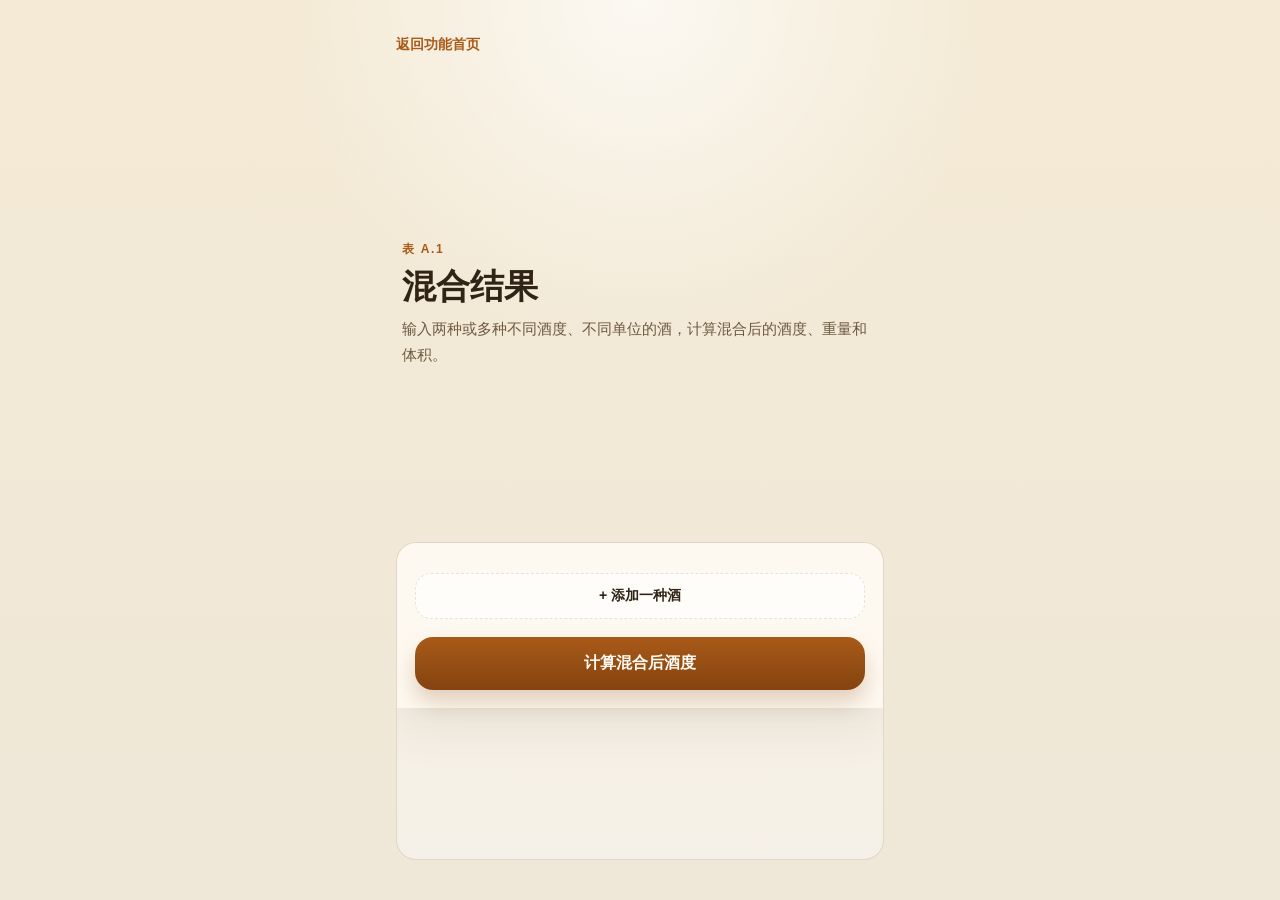
==== blend.html @ 200aad86 "refactor: split tools into separate pages" ====
<!DOCTYPE html>
<html lang="zh-CN">
<head>
    <meta charset="UTF-8">
    <meta name="viewport" content="width=device-width, initial-scale=1.0, viewport-fit=cover">
    <title>混合结果</title>
    <link rel="stylesheet" href="style.css?v=20260329-8">
</head>
<body>
    <main class="shell">
        <a class="back-link" href="./index.html?v=20260329-8">返回功能首页</a>
        <section class="hero">
            <p class="eyebrow">表 A.1</p>
            <h1>混合结果</h1>
            <p class="intro">输入两种或多种不同酒度、不同单位的酒，计算混合后的酒度、重量和体积。</p>
        </section>

        <section class="tool-panel">
            <div class="calculator-card">
                <div id="blend-items"></div>
                <button class="ghost-button" type="button" onclick="addBlendItem()">+ 添加一种酒</button>
                <button class="btn-primary" type="button" onclick="runBlendCalculator()">计算混合后酒度</button>
                <div class="result-card" id="blend-result"></div>
            </div>
        </section>
    </main>

    <script src="data.js?v=20260329-8"></script>
    <script src="calculator.js?v=20260329-8"></script>
    <script src="blend.js?v=20260329-8"></script>
</body>
</html>
---- style.css ----
:root {
    --bg-top: #f4ead5;
    --bg-bottom: #efe7d8;
    --card: rgba(255, 250, 242, 0.88);
    --ink: #2f2416;
    --muted: #6e5a40;
    --line: rgba(86, 64, 31, 0.14);
    --accent: #a95a18;
    --accent-dark: #84430f;
    --success-bg: #f2f7ec;
    --success-line: #b9cf98;
    --error-bg: #fbf1ee;
    --error-line: #e3b4a5;
}

* {
    box-sizing: border-box;
    margin: 0;
    padding: 0;
}

body {
    min-height: 100vh;
    font-family: "Avenir Next", "PingFang SC", "Hiragino Sans GB", "Microsoft YaHei", sans-serif;
    color: var(--ink);
    background:
        radial-gradient(circle at top, rgba(255, 255, 255, 0.7), transparent 32%),
        linear-gradient(180deg, var(--bg-top), var(--bg-bottom));
}

.shell {
    width: min(100%, 520px);
    margin: 0 auto;
    min-height: 100vh;
    padding: 20px 16px 28px;
    display: grid;
    gap: 18px;
}

.back-link {
    color: var(--accent);
    text-decoration: none;
    font-size: 14px;
    font-weight: 700;
}

.nav-grid {
    display: grid;
    gap: 12px;
}

.nav-card {
    display: block;
    text-decoration: none;
    color: var(--ink);
    background: var(--card);
    border: 1px solid var(--line);
    border-radius: 22px;
    padding: 18px;
    box-shadow: 0 16px 32px rgba(80, 54, 21, 0.08);
}

.nav-card h2 {
    font-size: 20px;
    margin-bottom: 8px;
}

.nav-card p {
    color: var(--muted);
    font-size: 14px;
    line-height: 1.6;
}

.tool-panel {
    display: block;
    border: 1px solid var(--line);
    border-radius: 20px;
    background: rgba(255, 255, 255, 0.38);
    overflow: hidden;
}

.tool-panel + .tool-panel {
    margin-top: 10px;
}

.panel-summary {
    list-style: none;
    cursor: pointer;
    padding: 16px 18px;
    font-size: 18px;
    font-weight: 800;
    background: rgba(255, 255, 255, 0.55);
}

.panel-summary::-webkit-details-marker {
    display: none;
}

.panel-summary::after {
    content: "+";
    float: right;
    color: var(--accent);
}

.tool-panel[open] .panel-summary::after {
    content: "-";
}

.hero {
    padding: 18px 6px 6px;
}

.eyebrow {
    color: var(--accent);
    font-size: 12px;
    font-weight: 700;
    letter-spacing: 0.14em;
    text-transform: uppercase;
}

.hero h1 {
    margin-top: 10px;
    font-size: 34px;
    line-height: 1.08;
}

.intro {
    margin-top: 12px;
    color: var(--muted);
    font-size: 15px;
    line-height: 1.7;
}

.range {
    margin-top: 10px;
    color: var(--muted);
    font-size: 13px;
}

.calculator-card {
    background: var(--card);
    border: 0;
    border-radius: 0;
    padding: 18px;
    box-shadow: 0 20px 45px rgba(80, 54, 21, 0.08);
    backdrop-filter: blur(16px);
}

.grid-two {
    display: grid;
    gap: 14px;
}

.form-group + .form-group {
    margin-top: 14px;
}

.form-group label {
    display: block;
    margin-bottom: 8px;
    font-size: 14px;
    font-weight: 600;
}

.input-row {
    display: grid;
    grid-template-columns: 1fr auto;
    align-items: center;
    border: 1px solid var(--line);
    background: rgba(255, 255, 255, 0.85);
    border-radius: 18px;
    overflow: hidden;
}

.input-row input {
    width: 100%;
    border: 0;
    background: transparent;
    padding: 16px 18px;
    font-size: 22px;
    color: var(--ink);
    outline: none;
}

.input-row select {
    border: 0;
    background: transparent;
    padding: 16px 12px 16px 0;
    color: var(--muted);
    font-size: 14px;
    font-weight: 700;
    outline: none;
}

.input-row input::placeholder {
    color: rgba(110, 90, 64, 0.45);
}

.unit {
    padding: 0 16px;
    color: var(--muted);
    font-size: 14px;
    font-weight: 700;
}

.btn-primary {
    width: 100%;
    margin-top: 18px;
    border: 0;
    border-radius: 18px;
    padding: 16px;
    font-size: 16px;
    font-weight: 700;
    color: #fffaf2;
    background: linear-gradient(180deg, var(--accent), var(--accent-dark));
    box-shadow: 0 12px 22px rgba(132, 67, 15, 0.24);
    cursor: pointer;
}

.examples {
    display: flex;
    flex-wrap: wrap;
    gap: 8px;
    align-items: center;
    margin-top: 16px;
}

.examples span {
    color: var(--muted);
    font-size: 13px;
}

.examples button {
    border: 1px solid var(--line);
    background: rgba(255, 255, 255, 0.8);
    color: var(--ink);
    border-radius: 999px;
    padding: 8px 12px;
    cursor: pointer;
}

.ghost-button {
    width: 100%;
    margin-top: 12px;
    border: 1px dashed var(--line);
    background: rgba(255, 255, 255, 0.7);
    color: var(--ink);
    border-radius: 16px;
    padding: 13px;
    font-size: 14px;
    font-weight: 700;
    cursor: pointer;
}

.blend-item {
    padding: 14px;
    border-radius: 18px;
    background: rgba(255, 255, 255, 0.56);
    border: 1px solid var(--line);
}

.blend-item + .blend-item {
    margin-top: 12px;
}

.result-card {
    display: none;
    margin-top: 18px;
    padding: 16px;
    border-radius: 18px;
    border: 1px solid transparent;
}

.result-card.show {
    display: block;
}

.result-card.success {
    background: var(--success-bg);
    border-color: var(--success-line);
}

.result-card.error {
    background: var(--error-bg);
    border-color: var(--error-line);
}

.result-status {
    font-size: 13px;
    color: var(--muted);
}

.result-output {
    margin-top: 8px;
    font-size: 32px;
    font-weight: 800;
    line-height: 1.1;
}

.result-detail {
    margin-top: 8px;
    color: var(--muted);
    font-size: 14px;
    line-height: 1.65;
}

.result-basis {
    margin-top: 12px;
    padding-top: 12px;
    border-top: 1px solid var(--line);
    color: var(--muted);
    font-size: 13px;
    line-height: 1.7;
}

@media (min-width: 700px) {
    .shell {
        padding-top: 36px;
        padding-bottom: 40px;
    }

    .grid-two {
        grid-template-columns: 1fr 1fr;
    }
}
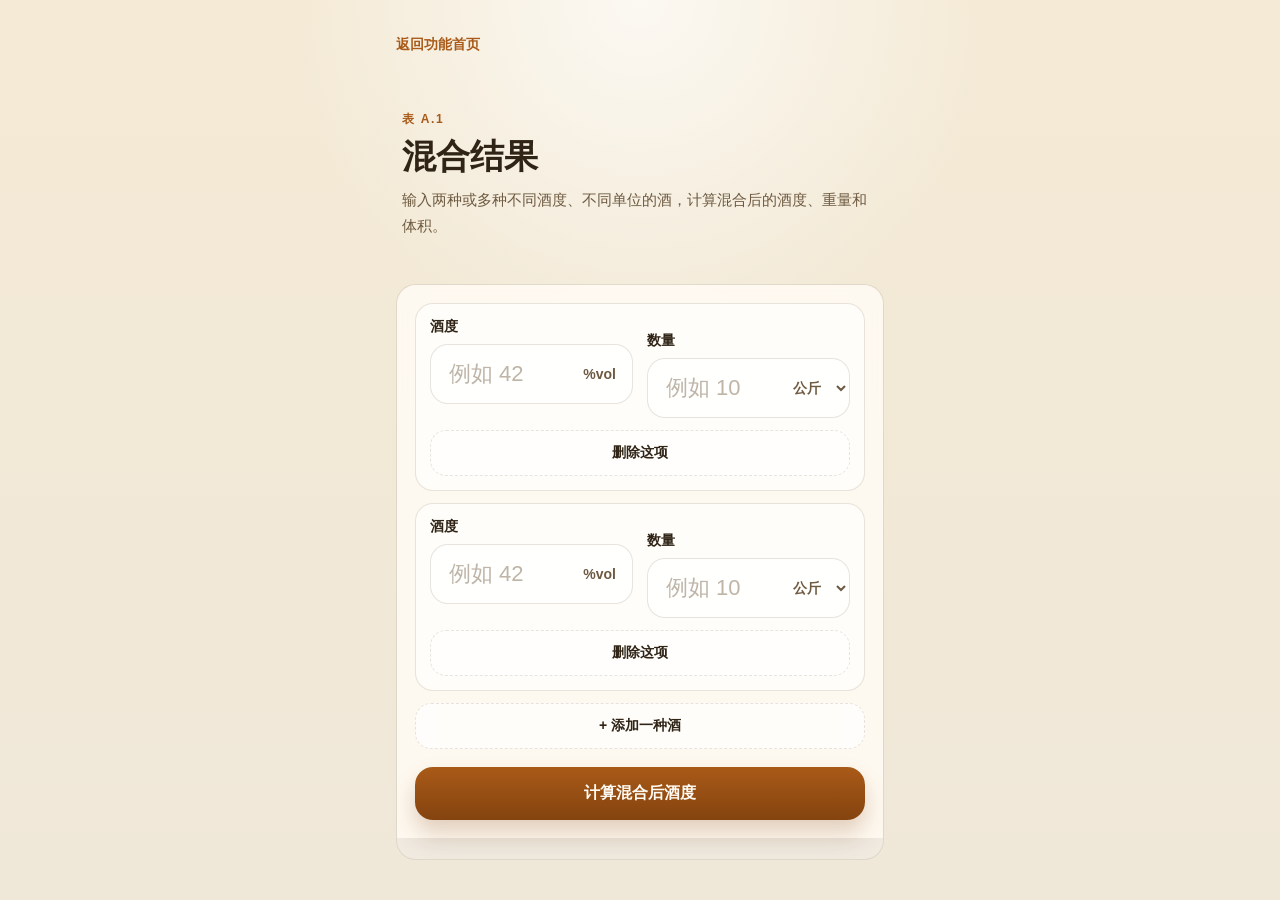
==== commit 252f389c: "Fix split calculator pages" ====
--- a/blend.html
+++ b/blend.html
@@ -4,11 +4,11 @@
     <meta charset="UTF-8">
     <meta name="viewport" content="width=device-width, initial-scale=1.0, viewport-fit=cover">
     <title>混合结果</title>
-    <link rel="stylesheet" href="style.css?v=20260329-8">
+    <link rel="stylesheet" href="style.css?v=20260329-11">
 </head>
 <body>
     <main class="shell">
-        <a class="back-link" href="./index.html?v=20260329-8">返回功能首页</a>
+        <a class="back-link" href="./index.html?v=20260329-11">返回功能首页</a>
         <section class="hero">
             <p class="eyebrow">表 A.1</p>
             <h1>混合结果</h1>
@@ -25,8 +25,7 @@
         </section>
     </main>
 
-    <script src="data.js?v=20260329-8"></script>
-    <script src="calculator.js?v=20260329-8"></script>
-    <script src="blend.js?v=20260329-8"></script>
+    <script src="data.js?v=20260329-11"></script>
+    <script src="blend.js?v=20260329-11"></script>
 </body>
 </html>
